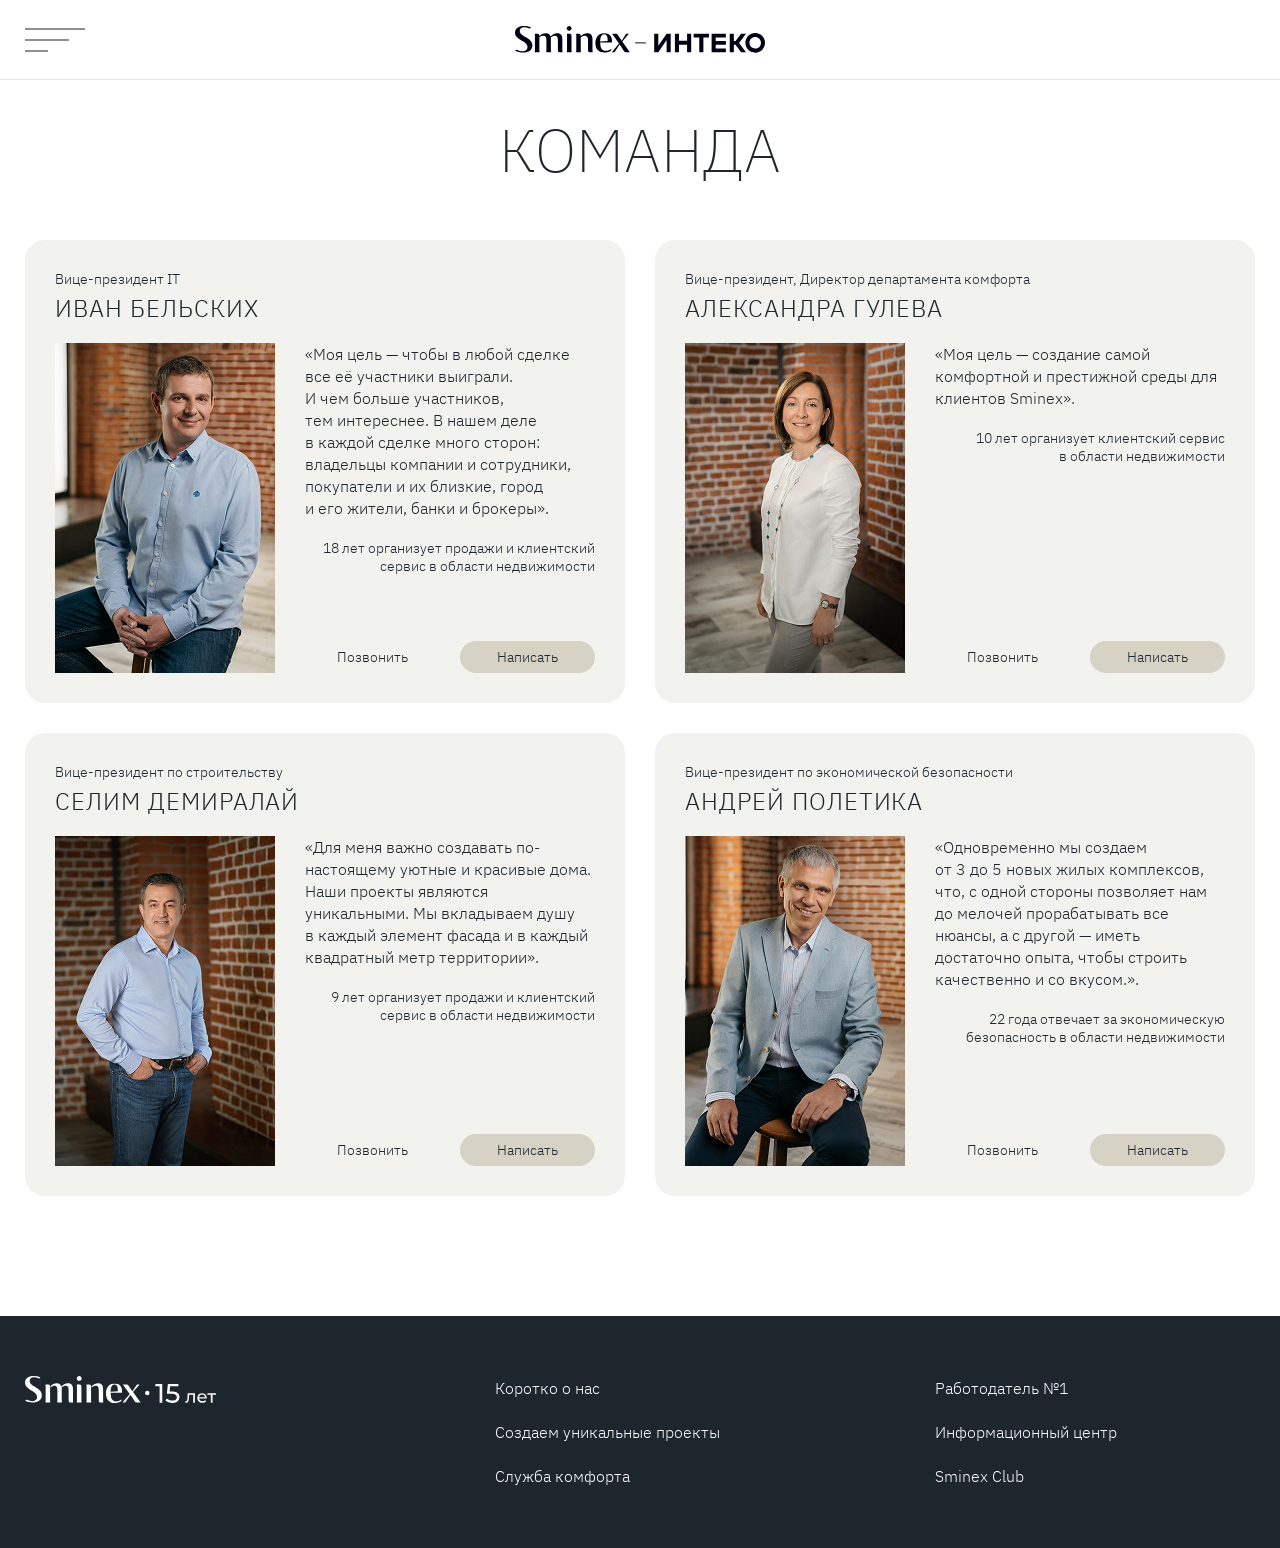
==== task-2/team.html @ 881a6f6f "task-2 ready" ====
<!DOCTYPE html>
<html lang="ru">

<head>
  <meta charset="UTF-8">
  <meta name="viewport" content="width=device-width, initial-scale=1.0">
  <meta http-equiv="X-UA-Compatible" content="ie=edge">
  <link rel="stylesheet" href="css/style.css">
  <title>Команда - Sminex - ИНТЕКО</title>
</head>

<body>
<header class="header">
  <div class="container">
    <div class="header__content">
      <button class="header__menu">
        <span class="header__menu-line"></span>
      </button>
      <a class="header__logo-link" href="team.html">
        <img class="header__logo" src="images/icon-header-logo.svg" height="27" width="250"
             alt="Логотип компании Sminex - ИНТЕКО">
      </a>
    </div>
  </div>
</header>

<main>
  <div class="page-content">
    <div class="container">
      <h1 class="page-content__title">Команда</h1>

      <!-- Карточки -->
      <ul class="page-content__list">
        <li class="employee-card">
          <div class="employee-card__title-wrapper">
            <span class="employee-card__subtitle">Вице-президент IT</span>

            <h2 class="employee-card__title">Иван Бельских</h2>
          </div>

          <div class="employee-card__info-wrapper">
            <img class="employee-card__picture" src="images/image-1.jpg" height="330" width="220"
                 alt="Фото Иванa Бельских">

            <div class="employee-card__text-wrapper">
              <p class="employee-card__text">
                &laquo;Моя цель&nbsp;&mdash; чтобы в&nbsp;любой сделке все её&nbsp;участники выиграли.
                <br>И&nbsp;чем больше участников, <br>тем интереснее. В&nbsp;нашем деле в&nbsp;каждой сделке много
                сторон: владельцы компании и&nbsp;сотрудники, покупатели и&nbsp;их&nbsp;близкие, город<br> и&nbsp;его
                жители, банки и&nbsp;брокеры&raquo;.
              </p>

              <span class="employee-card__description">
              18&nbsp;лет организует продажи и&nbsp;клиентский сервис в&nbsp;области недвижимости
            </span>

              <div class="employee-card__wrapper-bottom">
                <a class="employee-card__link" href="#">Позвонить</a>

                <a class="employee-card__link employee-card__link--secondary" href="#">
                  <span>Написать</span>
                </a>
              </div>
            </div>
          </div>
        </li>

        <li class="employee-card">
          <div class="employee-card__title-wrapper">
            <span class="employee-card__subtitle">Вице-президент, Директор департамента комфорта</span>

            <h2 class="employee-card__title">Александра Гулева</h2>
          </div>

          <div class="employee-card__info-wrapper">
            <img class="employee-card__picture" src="images/image-2.jpg" height="330" width="220"
                 alt="Фото Иванa Бельских">

            <div class="employee-card__text-wrapper">
              <p class="employee-card__text">
                &laquo;Моя цель&nbsp;&mdash; создание самой комфортной и&nbsp;престижной среды для клиентов Sminex&raquo;.
              </p>

              <span class="employee-card__description">
              10&nbsp;лет организует клиентский сервис в&nbsp;области недвижимости
            </span>

              <div class="employee-card__wrapper-bottom">
                <a class="employee-card__link" href="#">Позвонить</a>

                <a class="employee-card__link employee-card__link--secondary" href="#">
                  <span>Написать</span>
                </a>
              </div>
            </div>
          </div>
        </li>

        <li class="employee-card">
          <div class="employee-card__title-wrapper">
            <span class="employee-card__subtitle">Вице-президент по&nbsp;строительству</span>

            <h2 class="employee-card__title">Селим Демиралай</h2>
          </div>

          <div class="employee-card__info-wrapper">
            <img class="employee-card__picture" src="images/image-3.jpg" height="330" width="220"
                 alt="Фото Иванa Бельских">

            <div class="employee-card__text-wrapper">
              <p class="employee-card__text">
                &laquo;Для меня важно создавать по-настоящему уютные и&nbsp;красивые дома. Наши проекты являются
                уникальными. Мы&nbsp;вкладываем душу в&nbsp;каждый элемент фасада и&nbsp;в&nbsp;каждый квадратный метр
                территории&raquo;.
              </p>

              <span class="employee-card__description">
              9&nbsp;лет организует продажи и&nbsp;клиентский сервис в&nbsp;области недвижимости
            </span>

              <div class="employee-card__wrapper-bottom">
                <a class="employee-card__link" href="#">Позвонить</a>

                <a class="employee-card__link employee-card__link--secondary" href="#">
                  <span>Написать</span>
                </a>
              </div>
            </div>
          </div>
        </li>

        <li class="employee-card">
          <div class="employee-card__title-wrapper">
            <span class="employee-card__subtitle">Вице-президент по&nbsp;экономической безопасности</span>

            <h2 class="employee-card__title">Андрей Полетика</h2>
          </div>

          <div class="employee-card__info-wrapper">
            <img class="employee-card__picture" src="images/image-4.jpg" height="330" width="220"
                 alt="Фото Иванa Бельских">

            <div class="employee-card__text-wrapper">
              <p class="employee-card__text">
                &laquo;Одновременно мы&nbsp;создаем от&nbsp;3&nbsp;до&nbsp;5&nbsp;новых жилых комплексов, что, с&nbsp;одной
                стороны позволяет нам до&nbsp;мелочей прорабатывать все нюансы, а&nbsp;с&nbsp;другой&nbsp;&mdash; иметь
                достаточно опыта, чтобы строить качественно и&nbsp;со&nbsp;вкусом.&raquo;.
              </p>

              <span class="employee-card__description">
               22&nbsp;года отвечает за&nbsp;экономическую безопасность в&nbsp;области недвижимости
              </span>

              <div class="employee-card__wrapper-bottom">
                <a class="employee-card__link" href="#">Позвонить</a>

                <a class="employee-card__link employee-card__link--secondary" href="#">
                  <span>Написать</span>
                </a>
              </div>
            </div>
          </div>
        </li>


      </ul>
    </div>
  </div>
</main>

<footer class="footer">
  <div class="container">
    <div class="footer__content">
      <a class="footer__logo-link" href="team.html">
        <img class="footer__logo" src="images/icon-footer-logo.svg" height="28" width="191"
             alt="Логотип компании Sminex">
      </a>
      <div class="footer__nav">
        <ul class="footer__nav-list">
          <li class="footer__nav-item">
            <a class="footer__nav-link" href="#">Коротко о нас</a>
          </li>
          <li class="footer__nav-item">
            <a class="footer__nav-link" href="#">Создаем уникальные проекты</a>
          </li>
          <li class="footer__nav-item">
            <a class="footer__nav-link" href="#">Служба комфорта</a>
          </li>
        </ul>
        <ul class="footer__nav-list">
          <li class="footer__nav-item">
            <a class="footer__nav-link" href="#">Работодатель №1</a>
          </li>
          <li class="footer__nav-item">
            <a class="footer__nav-link" href="#">Информационный центр</a>
          </li>
          <li class="footer__nav-item">
            <a class="footer__nav-link" href="#">Sminex Club</a>
          </li>
        </ul>
      </div>
    </div>
  </div>
</footer>
</body>

</html>
---- task-2/css/style.css ----
@import "global/fonts.css";
@import "global/reboot.css";
@import "global/container.css";
@import "blocks/header.css";
@import "blocks/page-content.css";
@import "blocks/card.css";
@import "blocks/footer.css";
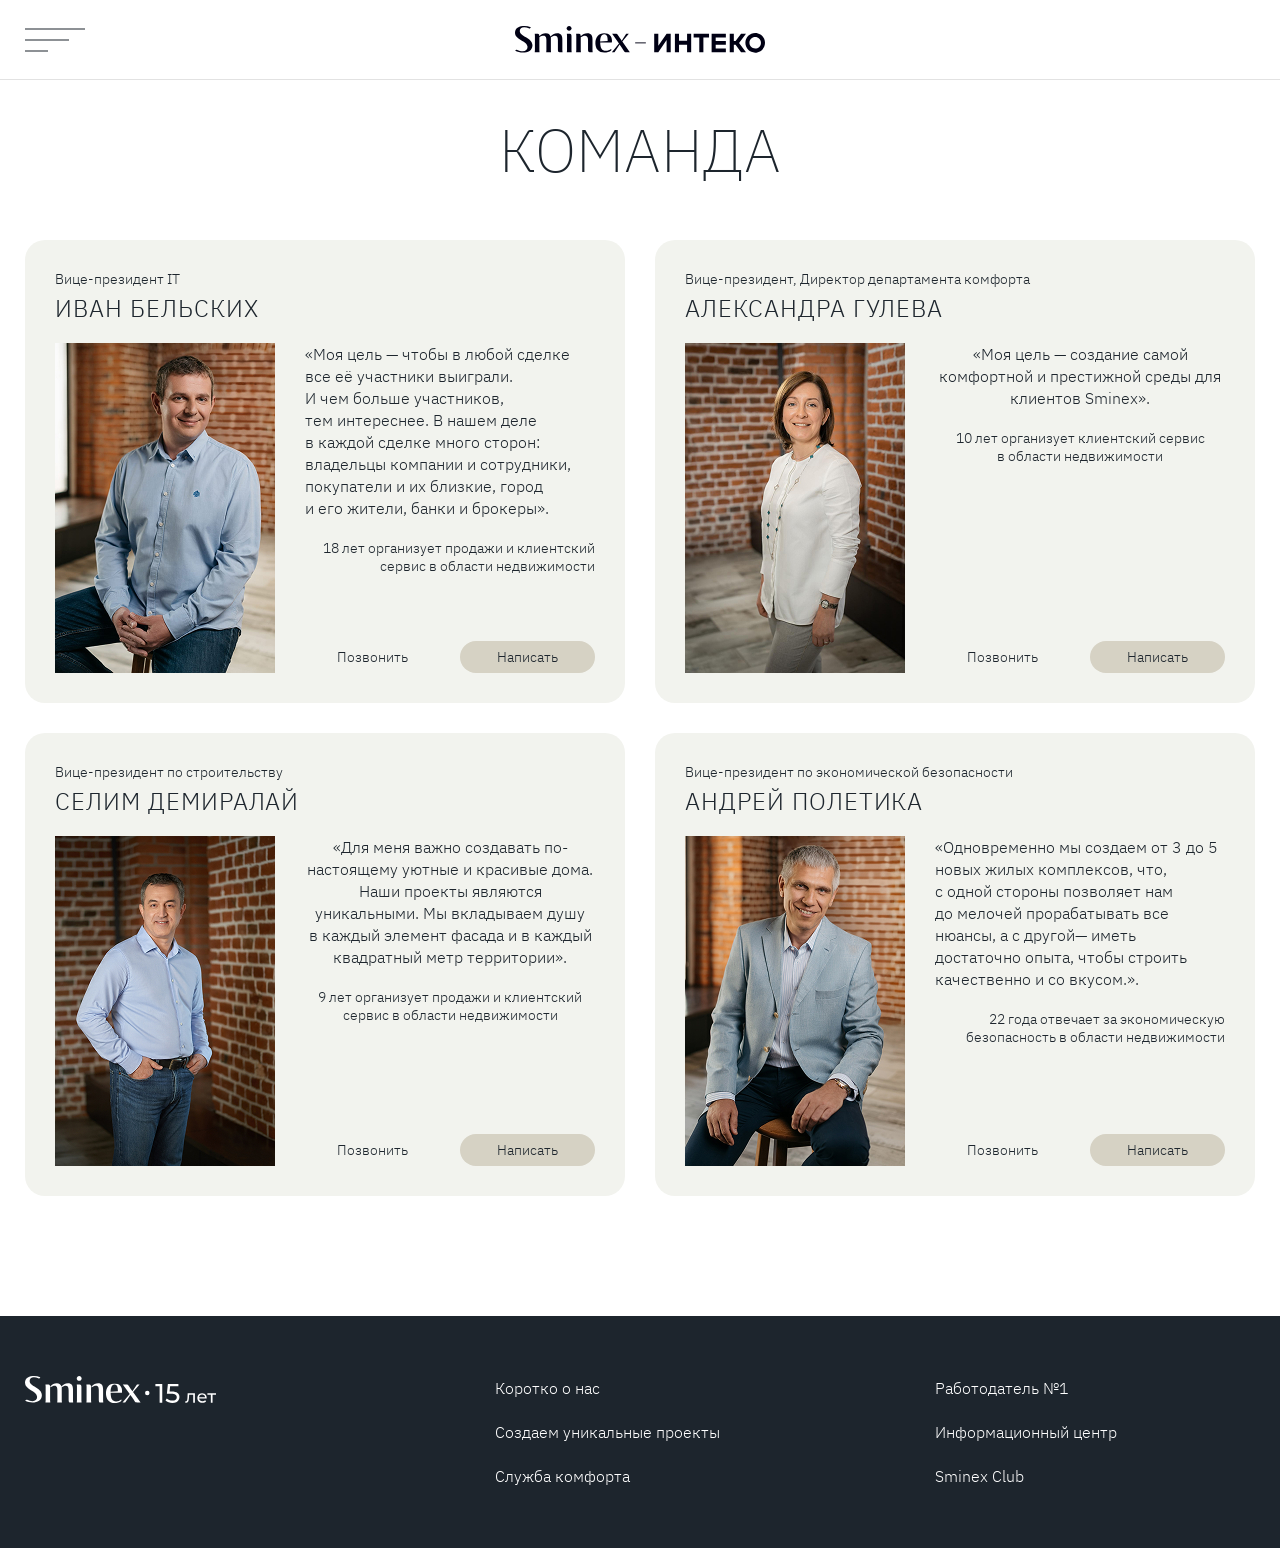
==== commit b06068a3: "fix styles for first and last cards" ====
--- a/task-2/team.html
+++ b/task-2/team.html
@@ -142,8 +142,8 @@
 
             <div class="employee-card__text-wrapper">
               <p class="employee-card__text">
-                &laquo;Одновременно мы&nbsp;создаем от&nbsp;3&nbsp;до&nbsp;5&nbsp;новых жилых комплексов, что, с&nbsp;одной
-                стороны позволяет нам до&nbsp;мелочей прорабатывать все нюансы, а&nbsp;с&nbsp;другой&nbsp;&mdash; иметь
+                &laquo;Одновременно мы&nbsp;создаем&nbsp;от&nbsp;3&nbsp;до&nbsp;5 новых жилых комплексов, что, с&nbsp;одной
+                стороны позволяет нам до&nbsp;мелочей прорабатывать все нюансы, а&nbsp;с&nbsp;другой&mdash; иметь
                 достаточно опыта, чтобы строить качественно и&nbsp;со&nbsp;вкусом.&raquo;.
               </p>
 
